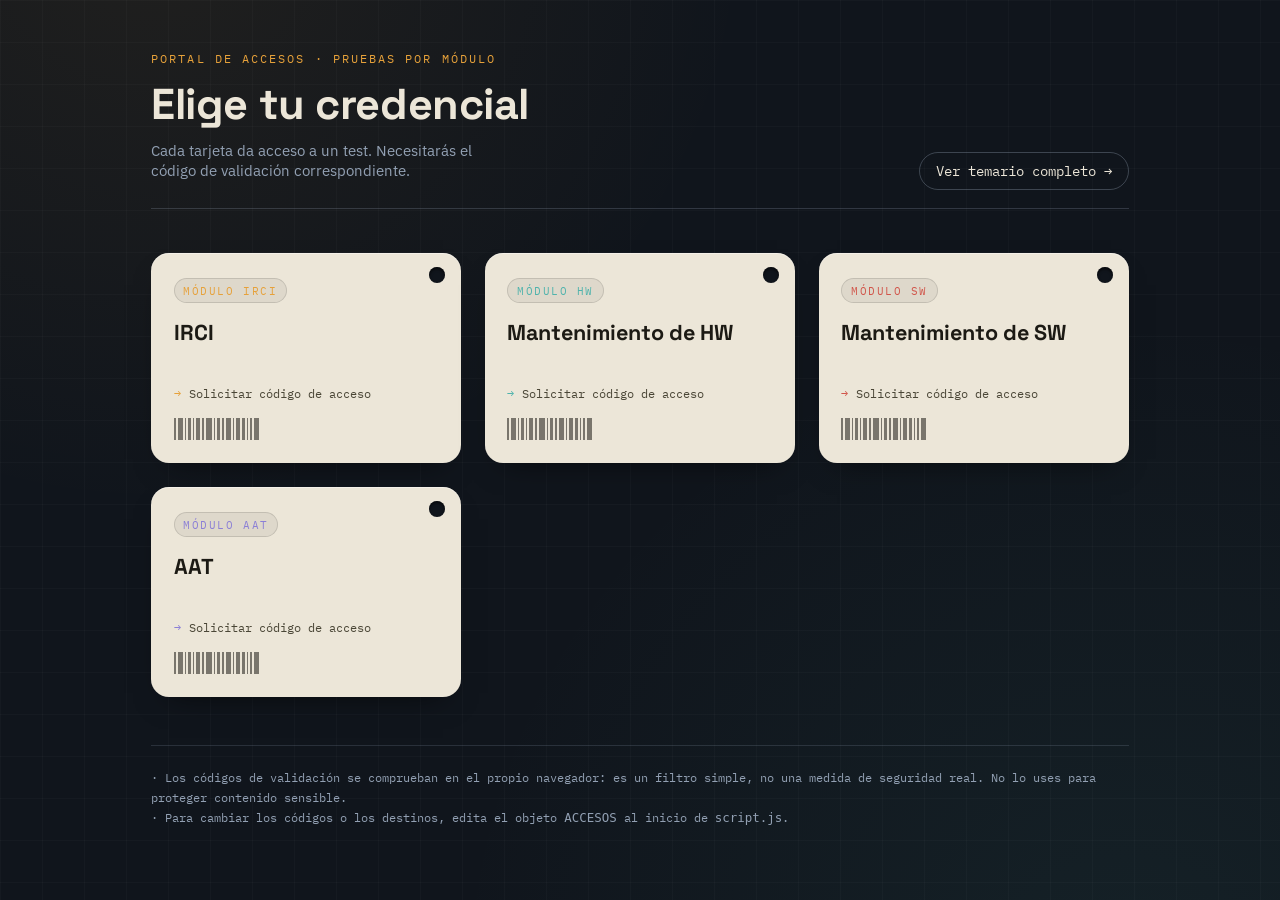
==== index.html @ af58e99e "add all files" ====
<!DOCTYPE html>
<html lang="es">
<head>
<meta charset="UTF-8">
<meta name="viewport" content="width=device-width, initial-scale=1.0">
<title>Portal de Accesos</title>
<link rel="preconnect" href="https://fonts.googleapis.com">
<link href="https://fonts.googleapis.com/css2?family=Space+Grotesk:wght@500;700&family=IBM+Plex+Sans:wght@400;500&family=IBM+Plex+Mono:wght@400;500&display=swap" rel="stylesheet">
<link rel="stylesheet" href="style.css">
</head>
<body>
<a class="skip-link" href="#contenido">Saltar al contenido</a>

<div class="wrap" id="contenido">
  <header class="top">
    <div>
      <p class="eyebrow">Portal de accesos · pruebas por módulo</p>
      <h1>Elige tu credencial</h1>
      <p class="sub">Cada tarjeta da acceso a un test. Necesitarás el código de validación correspondiente.</p>
    </div>
    <nav class="top-nav">
      <a href="temario.html">Ver temario completo →</a>
    </nav>
  </header>

  <main>
    <div class="badges" id="badges">
      <!-- Las tarjetas se generan desde script.js a partir de ACCESOS -->
    </div>
  </main>

  <footer class="note">
    · Los códigos de validación se comprueban en el propio navegador: es un filtro simple, no una medida de seguridad real. No lo uses para proteger contenido sensible.<br>
    · Para cambiar los códigos o los destinos, edita el objeto <code>ACCESOS</code> al inicio de <code>script.js</code>.
  </footer>
</div>

<!-- Modal / terminal de validación -->
<div class="modal-backdrop" id="modalBackdrop">
  <div class="terminal" role="dialog" aria-modal="true" aria-labelledby="terminalTitle">
    <div class="bar">
      <span class="dots"><span></span><span></span><span></span></span>
      <span id="terminalTitle">Terminal de acceso</span>
      <button class="close" id="closeModal" aria-label="Cerrar">✕</button>
    </div>
    <div class="body">
      <p class="prompt-line">Introduce el código de validación para <strong id="moduloNombre">—</strong>:</p>
      <form id="codeForm">
        <div class="prompt-row">
          <span class="chevron">›</span>
          <input
            type="text"
            id="codeInput"
            autocomplete="off"
            spellcheck="false"
            placeholder="código de acceso"
            aria-label="Código de validación"
          >
        </div>
        <div class="actions">
          <button type="submit" class="btn btn-primary">Validar</button>
          <button type="button" class="btn btn-ghost" id="cancelBtn">Cancelar</button>
        </div>
        <p class="status-line" id="statusLine" aria-live="polite"></p>
      </form>
    </div>
  </div>
</div>

<script src="script.js"></script>
</body>
</html>
---- style.css ----
/* =========================================================
   PORTAL DE ACCESOS — sistema de diseño
   Paleta: sala de control / credencial técnica
   ---------------------------------------------------------
   --ink       fondo principal (casi negro azulado)
   --ink-2     paneles sobre el fondo
   --paper     tarjetas (color credencial / cartulina)
   --paper-dim borde y sombras sobre paper
   --amber     acento primario (señal de mantenimiento)
   --teal      acento secundario (estado ok / enlaces)
   --red       error / alerta
   --ink-text  texto sobre paper
   --mist      texto secundario sobre ink
   ========================================================= */

:root {
  --ink: #10151c;
  --ink-2: #1a212b;
  --ink-3: #232c38;
  --paper: #ece6d8;
  --paper-dim: #cdc3a9;
  --ink-text: #1c1a14;
  --mist: #92a0b3;
  --amber: #e6a13a;
  --amber-dim: #7a5a24;
  --teal: #4fb3ac;
  --red: #d1554a;
  --font-display: 'Space Grotesk', sans-serif;
  --font-body: 'IBM Plex Sans', sans-serif;
  --font-mono: 'IBM Plex Mono', monospace;
}

* { box-sizing: border-box; }

html { scroll-behavior: smooth; }

body {
  margin: 0;
  min-height: 100vh;
  background:
    radial-gradient(circle at 12% -10%, rgba(230, 161, 58, 0.08), transparent 40%),
    radial-gradient(circle at 88% 110%, rgba(79, 179, 172, 0.08), transparent 45%),
    var(--ink);
  color: var(--paper);
  font-family: var(--font-body);
  -webkit-font-smoothing: antialiased;
}

/* fondo con textura de "plano" muy sutil */
body::before {
  content: "";
  position: fixed;
  inset: 0;
  pointer-events: none;
  background-image:
    linear-gradient(rgba(255,255,255,0.025) 1px, transparent 1px),
    linear-gradient(90deg, rgba(255,255,255,0.025) 1px, transparent 1px);
  background-size: 42px 42px;
  z-index: 0;
}

a { color: var(--teal); }

.skip-link {
  position: absolute;
  left: -999px;
  top: 0;
  background: var(--amber);
  color: var(--ink);
  padding: 0.6rem 1rem;
  z-index: 100;
}
.skip-link:focus { left: 1rem; top: 1rem; }

/* ---------- estructura ---------- */

.wrap {
  position: relative;
  z-index: 1;
  max-width: 1080px;
  margin: 0 auto;
  padding: clamp(1.5rem, 4vw, 3.5rem);
}

header.top {
  display: flex;
  align-items: flex-end;
  justify-content: space-between;
  gap: 1.5rem;
  flex-wrap: wrap;
  border-bottom: 1px solid rgba(146, 160, 179, 0.25);
  padding-bottom: 1.75rem;
  margin-bottom: 2.75rem;
}

.eyebrow {
  font-family: var(--font-mono);
  letter-spacing: 0.18em;
  text-transform: uppercase;
  font-size: 0.72rem;
  color: var(--amber);
  margin: 0 0 0.6rem;
}

h1 {
  font-family: var(--font-display);
  font-weight: 700;
  font-size: clamp(1.9rem, 4vw, 2.7rem);
  margin: 0;
  letter-spacing: -0.01em;
}

.top p.sub {
  margin: 0.5rem 0 0;
  color: var(--mist);
  max-width: 40ch;
  font-size: 0.95rem;
}

nav.top-nav {
  font-family: var(--font-mono);
  font-size: 0.85rem;
}
nav.top-nav a {
  color: var(--paper);
  text-decoration: none;
  border: 1px solid rgba(146, 160, 179, 0.35);
  padding: 0.55rem 1rem;
  border-radius: 999px;
  transition: border-color 0.2s ease, color 0.2s ease, background 0.2s ease;
}
nav.top-nav a:hover,
nav.top-nav a:focus-visible {
  border-color: var(--teal);
  color: var(--teal);
  background: rgba(79, 179, 172, 0.08);
}

/* ---------- grid de credenciales ---------- */

.badges {
  display: grid;
  grid-template-columns: repeat(auto-fit, minmax(230px, 1fr));
  gap: 1.5rem;
}

.badge {
  --accent: var(--amber);
  position: relative;
  background: var(--paper);
  color: var(--ink-text);
  border-radius: 18px;
  padding: 1.6rem 1.4rem 1.4rem;
  text-align: left;
  cursor: pointer;
  border: none;
  font-family: var(--font-body);
  box-shadow: 0 1px 0 rgba(255,255,255,0.4) inset, 0 14px 30px -18px rgba(0,0,0,0.7);
  transition: transform 0.18s ease, box-shadow 0.18s ease;
  display: flex;
  flex-direction: column;
  gap: 1.1rem;
  min-height: 210px;
}

.badge:hover,
.badge:focus-visible {
  transform: translateY(-4px);
  box-shadow: 0 1px 0 rgba(255,255,255,0.4) inset, 0 20px 34px -16px rgba(0,0,0,0.8);
  outline: none;
}
.badge:focus-visible { outline: 2px solid var(--accent); outline-offset: 3px; }

.badge .punch {
  position: absolute;
  top: 14px;
  right: 16px;
  width: 16px;
  height: 16px;
  border-radius: 50%;
  background: var(--ink);
  box-shadow: inset 0 2px 3px rgba(0,0,0,0.6);
}

.badge .tag {
  font-family: var(--font-mono);
  font-size: 0.68rem;
  letter-spacing: 0.14em;
  text-transform: uppercase;
  color: var(--accent);
  background: rgba(0,0,0,0.06);
  border: 1px solid rgba(0,0,0,0.12);
  padding: 0.28rem 0.55rem;
  border-radius: 999px;
  width: fit-content;
}

.badge h2 {
  font-family: var(--font-display);
  font-size: 1.35rem;
  margin: 0;
  line-height: 1.15;
  padding-right: 1.5rem;
}

.badge .hint {
  margin-top: auto;
  font-family: var(--font-mono);
  font-size: 0.78rem;
  color: #4a4636;
  display: flex;
  align-items: center;
  gap: 0.5rem;
}
.badge .hint::before {
  content: "→";
  color: var(--accent);
}

.badge .barcode {
  height: 22px;
  display: flex;
  align-items: stretch;
  gap: 2px;
  opacity: 0.55;
}
.badge .barcode span {
  background: var(--ink-text);
  flex: 0 0 auto;
}

/* variar acentos por tarjeta sin depender de JS */
.badge:nth-of-type(1) { --accent: #e6a13a; }
.badge:nth-of-type(2) { --accent: #4fb3ac; }
.badge:nth-of-type(3) { --accent: #d1554a; }
.badge:nth-of-type(4) { --accent: #8b7fd6; }

/* ---------- modal terminal ---------- */

.modal-backdrop {
  position: fixed;
  inset: 0;
  background: rgba(8, 11, 15, 0.72);
  backdrop-filter: blur(3px);
  display: none;
  align-items: center;
  justify-content: center;
  padding: 1.25rem;
  z-index: 50;
}
.modal-backdrop.open { display: flex; }

.terminal {
  width: min(420px, 100%);
  background: var(--ink-2);
  border: 1px solid rgba(146, 160, 179, 0.25);
  border-radius: 14px;
  overflow: hidden;
  box-shadow: 0 30px 60px -20px rgba(0,0,0,0.8);
  animation: rise 0.18s ease;
}

@keyframes rise {
  from { transform: translateY(10px); opacity: 0; }
  to { transform: translateY(0); opacity: 1; }
}

.terminal .bar {
  display: flex;
  align-items: center;
  justify-content: space-between;
  padding: 0.7rem 0.9rem;
  background: var(--ink-3);
  font-family: var(--font-mono);
  font-size: 0.72rem;
  letter-spacing: 0.08em;
  text-transform: uppercase;
  color: var(--mist);
}
.terminal .bar .dots span {
  display: inline-block;
  width: 8px; height: 8px;
  border-radius: 50%;
  margin-right: 5px;
  background: #4a5568;
}
.terminal .bar button.close {
  background: none;
  border: none;
  color: var(--mist);
  cursor: pointer;
  font-family: var(--font-mono);
  font-size: 0.9rem;
}
.terminal .bar button.close:hover { color: var(--red); }

.terminal .body {
  padding: 1.4rem 1.3rem 1.6rem;
  font-family: var(--font-mono);
}

.terminal .body p.prompt-line {
  margin: 0 0 1rem;
  color: var(--mist);
  font-size: 0.85rem;
}
.terminal .body p.prompt-line strong { color: var(--paper); }

.prompt-row {
  display: flex;
  align-items: center;
  gap: 0.5rem;
  background: var(--ink);
  border: 1px solid rgba(146, 160, 179, 0.25);
  border-radius: 8px;
  padding: 0.7rem 0.8rem;
}
.prompt-row .chevron { color: var(--amber); }
.prompt-row input {
  flex: 1;
  background: none;
  border: none;
  outline: none;
  color: var(--paper);
  font-family: var(--font-mono);
  font-size: 0.95rem;
  letter-spacing: 0.06em;
}
.prompt-row input::placeholder { color: #536074; }

.terminal .actions {
  display: flex;
  gap: 0.6rem;
  margin-top: 1.1rem;
}

.btn {
  font-family: var(--font-mono);
  font-size: 0.78rem;
  letter-spacing: 0.06em;
  text-transform: uppercase;
  padding: 0.65rem 1rem;
  border-radius: 8px;
  border: 1px solid transparent;
  cursor: pointer;
  transition: filter 0.15s ease, transform 0.05s ease;
}
.btn:active { transform: scale(0.98); }
.btn-primary { background: var(--amber); color: #241a08; flex: 1; }
.btn-primary:hover { filter: brightness(1.08); }
.btn-ghost {
  background: none;
  border-color: rgba(146, 160, 179, 0.3);
  color: var(--mist);
}
.btn-ghost:hover { color: var(--paper); border-color: var(--paper); }

.status-line {
  margin-top: 0.9rem;
  font-size: 0.8rem;
  min-height: 1.2em;
  font-family: var(--font-mono);
}
.status-line.error { color: var(--red); }
.status-line.ok { color: var(--teal); }

.shake { animation: shake 0.32s ease; }
@keyframes shake {
  0%, 100% { transform: translateX(0); }
  20% { transform: translateX(-6px); }
  40% { transform: translateX(5px); }
  60% { transform: translateX(-4px); }
  80% { transform: translateX(3px); }
}

@media (prefers-reduced-motion: reduce) {
  .badge, .terminal, .shake { animation: none !important; transition: none !important; }
}

/* ---------- footer ---------- */

footer.note {
  margin-top: 3rem;
  padding-top: 1.4rem;
  border-top: 1px solid rgba(146, 160, 179, 0.2);
  font-size: 0.78rem;
  color: var(--mist);
  font-family: var(--font-mono);
  line-height: 1.6;
}

/* =========================================================
   Página de temario (temario.html)
   ========================================================= */

.view-toggle {
  display: inline-flex;
  background: var(--ink-2);
  border: 1px solid rgba(146, 160, 179, 0.25);
  border-radius: 999px;
  padding: 4px;
  gap: 4px;
  margin-bottom: 2rem;
}
.view-toggle button {
  font-family: var(--font-mono);
  font-size: 0.78rem;
  letter-spacing: 0.05em;
  text-transform: uppercase;
  padding: 0.55rem 1.1rem;
  border-radius: 999px;
  border: none;
  background: none;
  color: var(--mist);
  cursor: pointer;
}
.view-toggle button.active {
  background: var(--amber);
  color: #241a08;
}

.group {
  margin-bottom: 2.2rem;
}
.group h2 {
  font-family: var(--font-display);
  font-size: 1.25rem;
  display: flex;
  align-items: center;
  gap: 0.7rem;
  margin: 0 0 0.9rem;
}
.group h2 .count {
  font-family: var(--font-mono);
  font-size: 0.7rem;
  color: var(--ink);
  background: var(--teal);
  padding: 0.15rem 0.55rem;
  border-radius: 999px;
}

.tema-list {
  list-style: none;
  margin: 0;
  padding: 0;
  border: 1px solid rgba(146, 160, 179, 0.2);
  border-radius: 12px;
  overflow: hidden;
}
.tema-list li {
  display: flex;
  align-items: center;
  gap: 0.9rem;
  padding: 0.85rem 1.1rem;
  background: var(--ink-2);
  border-bottom: 1px solid rgba(146, 160, 179, 0.12);
  font-size: 0.92rem;
}
.tema-list li:last-child { border-bottom: none; }
.tema-list li:nth-child(odd) { background: rgba(255,255,255,0.015); }

.tema-list .chip {
  font-family: var(--font-mono);
  font-size: 0.68rem;
  letter-spacing: 0.08em;
  text-transform: uppercase;
  padding: 0.22rem 0.5rem;
  border-radius: 6px;
  border: 1px solid currentColor;
  flex: 0 0 auto;
}
.chip.mod-irci { color: #e6a13a; }
.chip.mod-hw   { color: #4fb3ac; }
.chip.mod-sw   { color: #d1554a; }
.chip.mod-aat  { color: #8b7fd6; }

.tema-list .trimestre-chip {
  font-family: var(--font-mono);
  font-size: 0.68rem;
  color: var(--mist);
  flex: 0 0 auto;
}

.tema-list .titulo { flex: 1; }
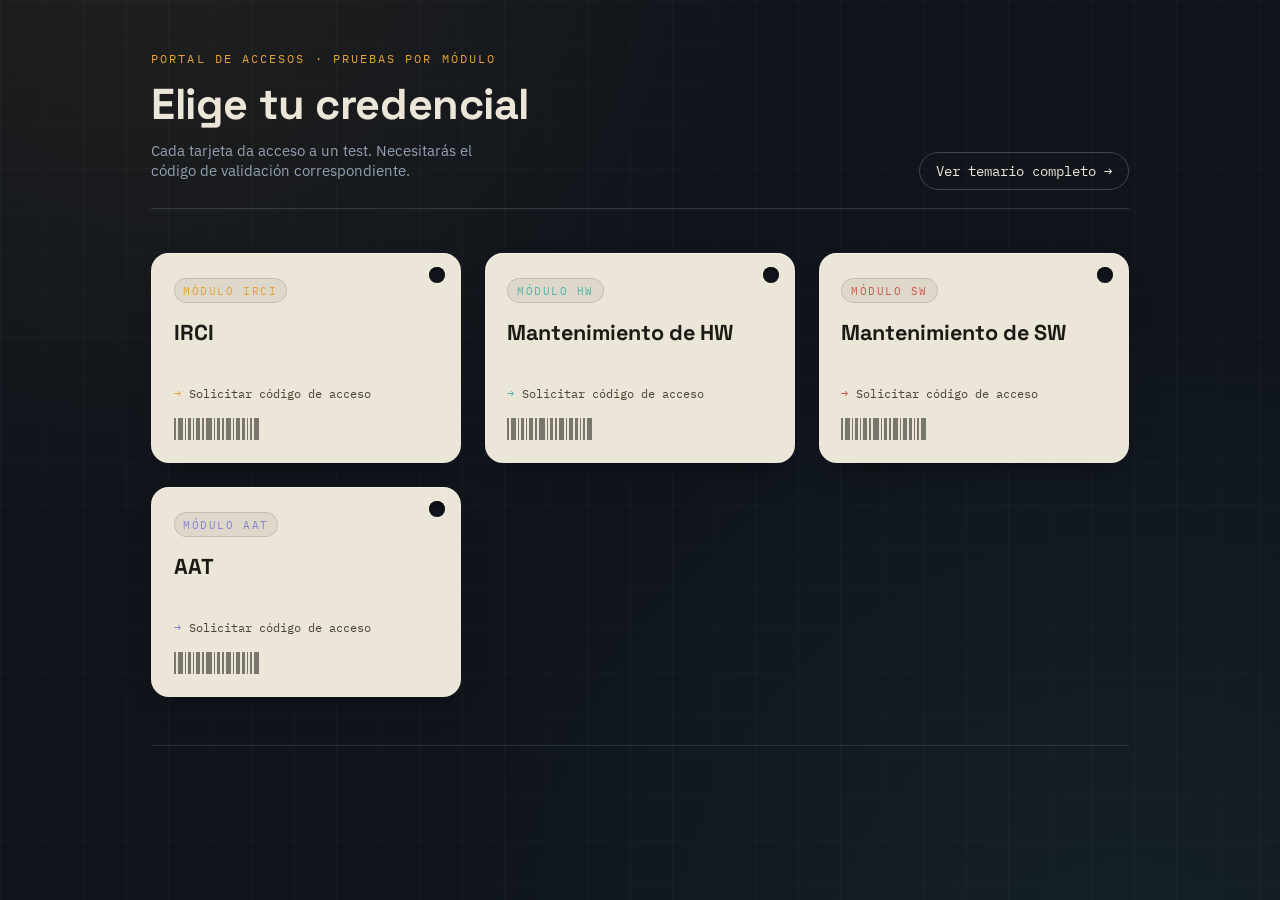
==== commit d9ce47a7: "change footer" ====
--- a/index.html
+++ b/index.html
@@ -30,9 +30,7 @@
   </main>
 
   <footer class="note">
-    · Los códigos de validación se comprueban en el propio navegador: es un filtro simple, no una medida de seguridad real. No lo uses para proteger contenido sensible.<br>
-    · Para cambiar los códigos o los destinos, edita el objeto <code>ACCESOS</code> al inicio de <code>script.js</code>.
-  </footer>
+    </footer>
 </div>
 
 <!-- Modal / terminal de validación -->
